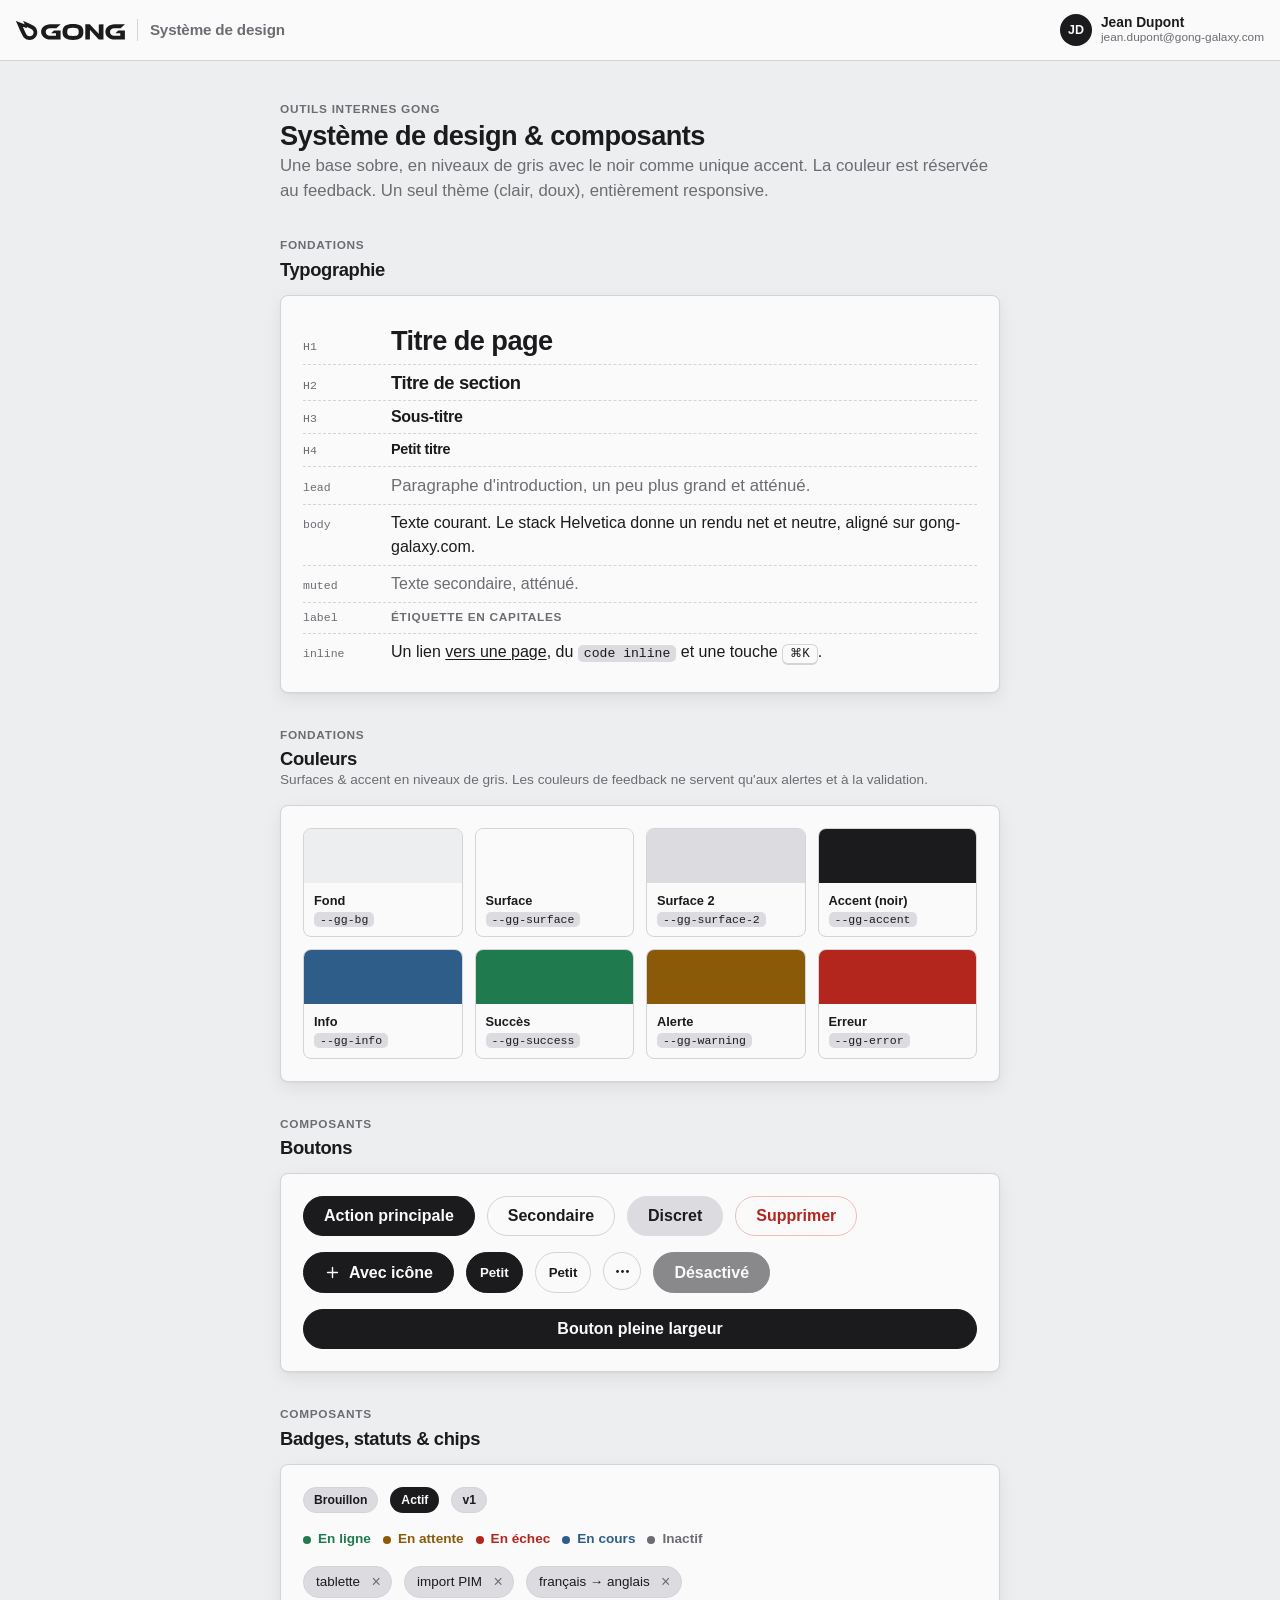
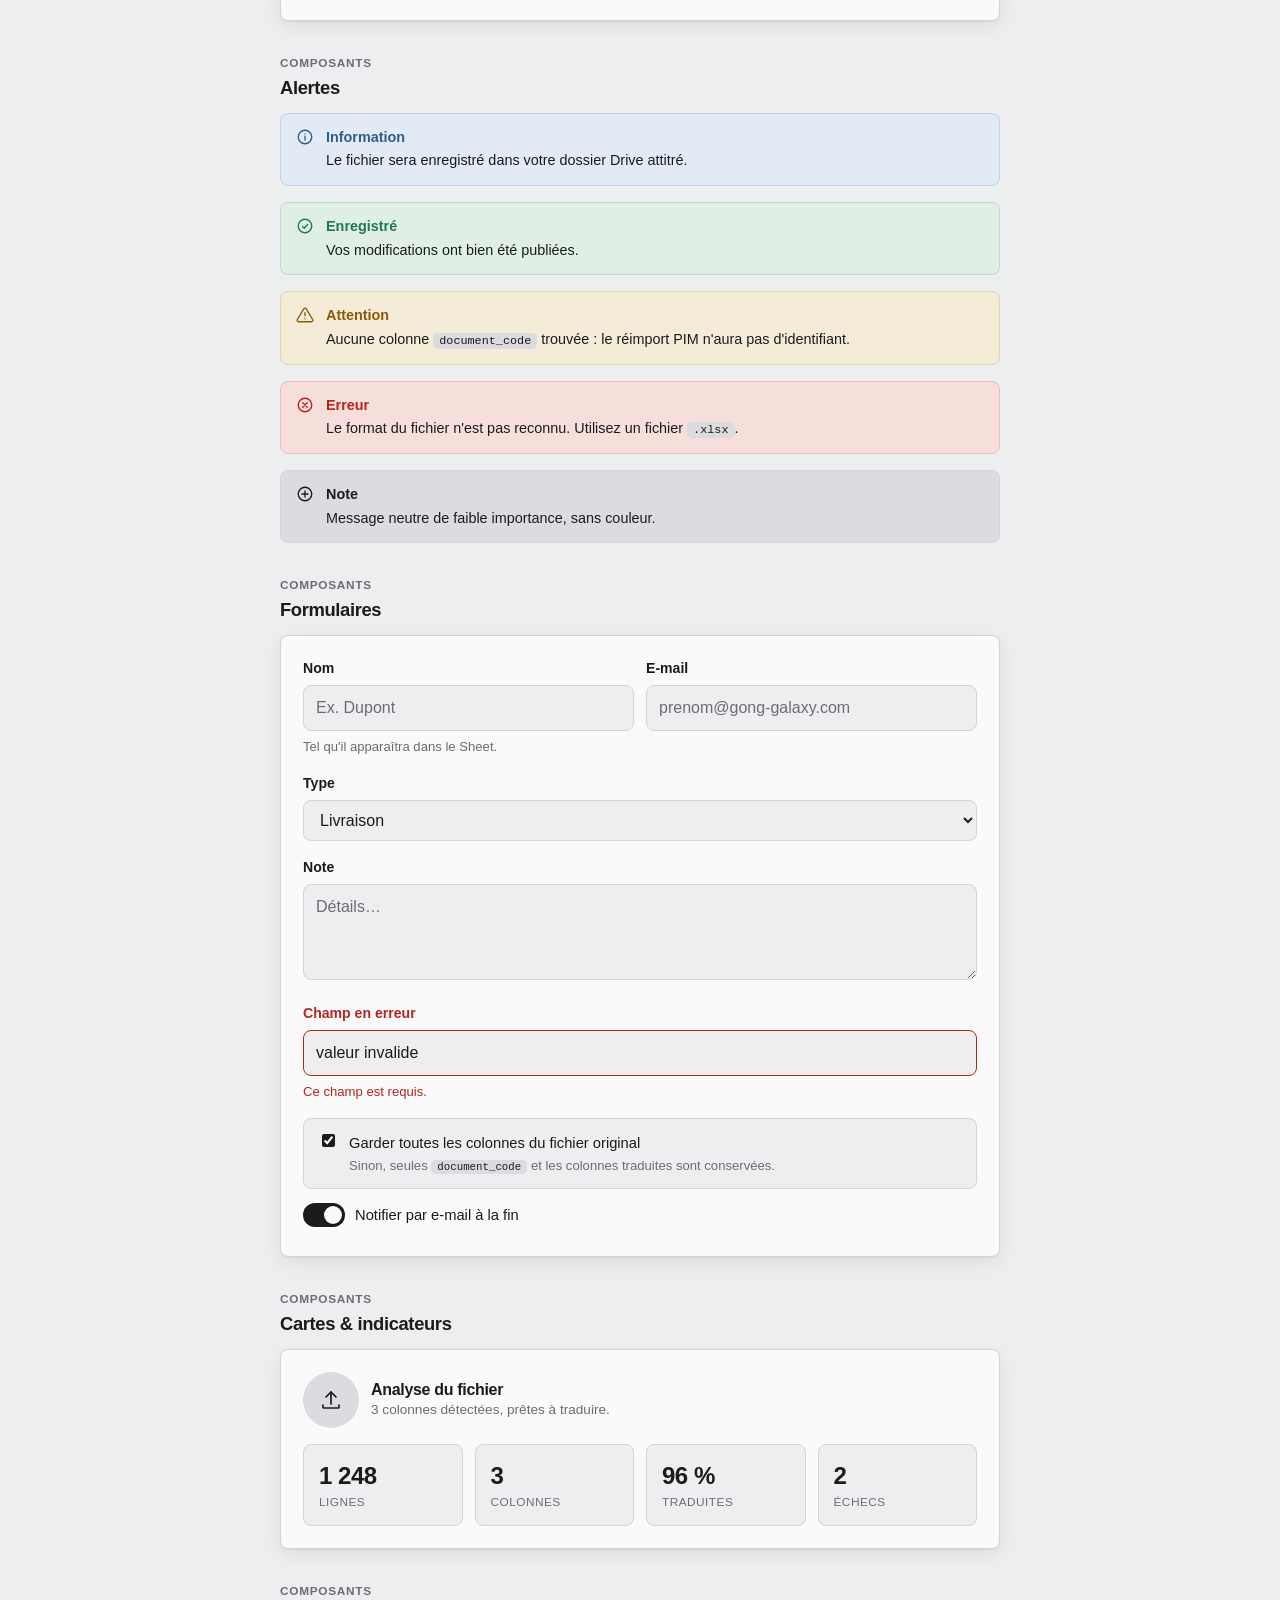
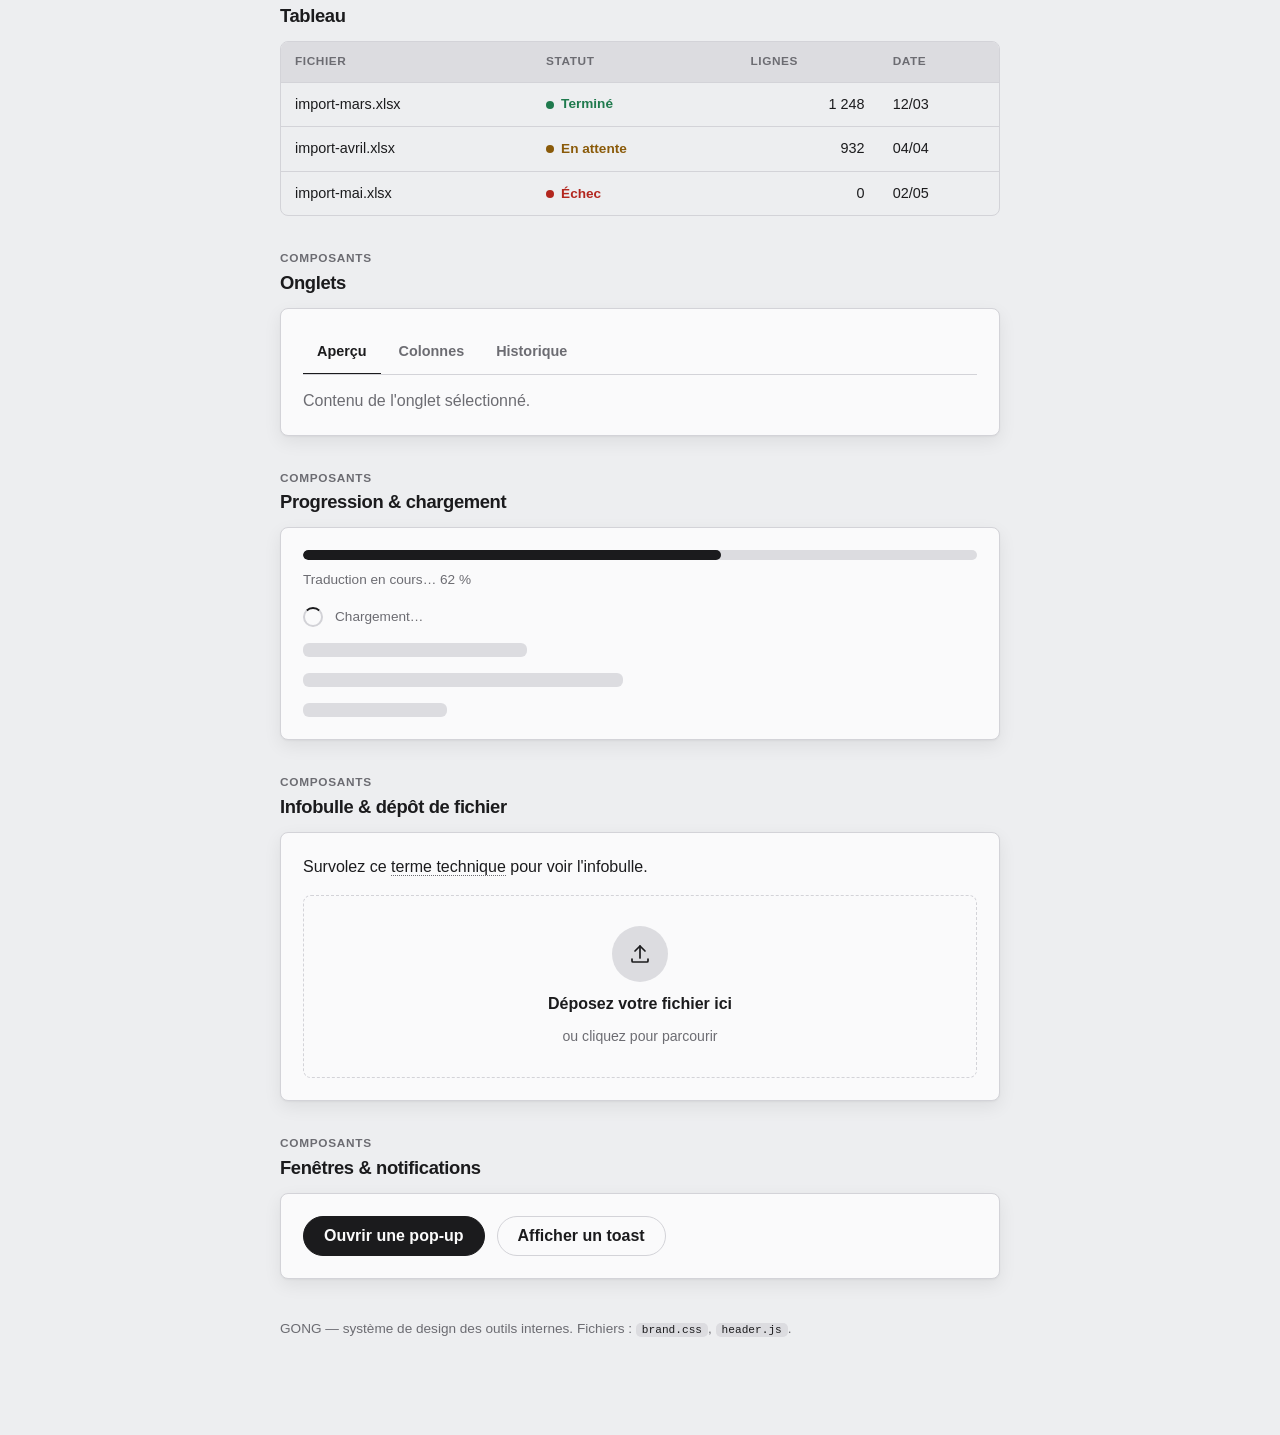
==== design-system/showcase.html @ 961bd184 "feat(design): charte graphique GONG (design-system/) + intégration au guide - design-system/ : brand" ====
<!DOCTYPE html>
<html lang="fr">
<head>
  <meta charset="UTF-8" />
  <meta name="viewport" content="width=device-width, initial-scale=1.0" />
  <title>Système de design — GONG</title>
  <link rel="icon" type="image/png" href="favicon.png" />
  <link rel="stylesheet" href="brand.css" />
  <script src="header.js" defer></script>
  <style>
    /* Page-only helpers for the showcase itself (not part of the system). */
    .container { max-width: 760px; }
    section.block { margin-top: 34px; }
    section.block > .sec-head { margin-bottom: 14px; }
    section.block > .sec-head .eyebrow { display: block; margin-bottom: 3px; }
    .swatches { display: grid; grid-template-columns: repeat(auto-fill, minmax(150px, 1fr)); gap: 12px; }
    .swatch { border: 1px solid var(--gg-border); border-radius: var(--gg-radius-sm); overflow: hidden; }
    .swatch .chip-color { height: 54px; }
    .swatch .meta { padding: 8px 10px; font-size: 0.76rem; }
    .swatch .meta b { display: block; font-size: 0.8rem; }
    .swatch .meta code { font-size: 0.72rem; }
    .demo-grid { display: grid; grid-template-columns: 1fr 1fr; gap: 12px; }
    @media (max-width: 560px) { .demo-grid { grid-template-columns: 1fr; } }
    .type-row { display: flex; align-items: baseline; gap: 14px; padding: 6px 0; border-bottom: 1px dashed var(--gg-border); }
    .type-row .tag { flex: none; width: 74px; color: var(--gg-text-muted); font-size: 0.72rem; font-family: var(--gg-mono); }
  </style>
</head>
<body>
  <app-header app-name="Système de design"
              home-href="#"
              user-name="Jean Dupont"
              user-email="jean.dupont@gong-galaxy.com"></app-header>

  <main class="container">
    <header>
      <p class="eyebrow">Outils internes GONG</p>
      <h1>Système de design &amp; composants</h1>
      <p class="lead">Une base sobre, en niveaux de gris avec le noir comme unique accent.
        La couleur est réservée au feedback. Un seul thème (clair, doux), entièrement responsive.</p>
    </header>

    <!-- TYPOGRAPHIE -->
    <section class="block">
      <div class="sec-head"><span class="eyebrow">Fondations</span><h2>Typographie</h2></div>
      <div class="card">
        <div class="type-row"><span class="tag">H1</span><h1>Titre de page</h1></div>
        <div class="type-row"><span class="tag">H2</span><h2>Titre de section</h2></div>
        <div class="type-row"><span class="tag">H3</span><h3>Sous-titre</h3></div>
        <div class="type-row"><span class="tag">H4</span><h4>Petit titre</h4></div>
        <div class="type-row"><span class="tag">lead</span><p class="lead">Paragraphe d'introduction, un peu plus grand et atténué.</p></div>
        <div class="type-row"><span class="tag">body</span><p>Texte courant. Le stack Helvetica donne un rendu net et neutre, aligné sur gong-galaxy.com.</p></div>
        <div class="type-row"><span class="tag">muted</span><p class="muted">Texte secondaire, atténué.</p></div>
        <div class="type-row"><span class="tag">label</span><span class="eyebrow">Étiquette en capitales</span></div>
        <div class="type-row" style="border-bottom:none;"><span class="tag">inline</span>
          <p>Un lien <a href="#">vers une page</a>, du <code>code inline</code> et une touche <kbd>⌘K</kbd>.</p></div>
      </div>
    </section>

    <!-- COULEURS -->
    <section class="block">
      <div class="sec-head"><span class="eyebrow">Fondations</span><h2>Couleurs</h2>
        <p class="muted small">Surfaces &amp; accent en niveaux de gris. Les couleurs de feedback ne servent qu'aux alertes et à la validation.</p></div>
      <div class="card">
        <div class="swatches">
          <div class="swatch"><div class="chip-color" style="background:var(--gg-bg)"></div><div class="meta"><b>Fond</b><code>--gg-bg</code></div></div>
          <div class="swatch"><div class="chip-color" style="background:var(--gg-surface)"></div><div class="meta"><b>Surface</b><code>--gg-surface</code></div></div>
          <div class="swatch"><div class="chip-color" style="background:var(--gg-surface-2)"></div><div class="meta"><b>Surface 2</b><code>--gg-surface-2</code></div></div>
          <div class="swatch"><div class="chip-color" style="background:var(--gg-accent)"></div><div class="meta"><b>Accent (noir)</b><code>--gg-accent</code></div></div>
          <div class="swatch"><div class="chip-color" style="background:var(--gg-info)"></div><div class="meta"><b>Info</b><code>--gg-info</code></div></div>
          <div class="swatch"><div class="chip-color" style="background:var(--gg-success)"></div><div class="meta"><b>Succès</b><code>--gg-success</code></div></div>
          <div class="swatch"><div class="chip-color" style="background:var(--gg-warning)"></div><div class="meta"><b>Alerte</b><code>--gg-warning</code></div></div>
          <div class="swatch"><div class="chip-color" style="background:var(--gg-error)"></div><div class="meta"><b>Erreur</b><code>--gg-error</code></div></div>
        </div>
      </div>
    </section>

    <!-- BOUTONS -->
    <section class="block">
      <div class="sec-head"><span class="eyebrow">Composants</span><h2>Boutons</h2></div>
      <div class="card stack">
        <div class="row">
          <button class="btn primary">Action principale</button>
          <button class="btn ghost">Secondaire</button>
          <button class="btn subtle">Discret</button>
          <button class="btn danger">Supprimer</button>
        </div>
        <div class="row">
          <button class="btn primary">
            <svg viewBox="0 0 24 24" fill="none" stroke="currentColor" stroke-width="2" stroke-linecap="round" aria-hidden="true"><path d="M12 5v14M5 12h14"/></svg>
            Avec icône
          </button>
          <button class="btn primary small">Petit</button>
          <button class="btn ghost small">Petit</button>
          <button class="btn icon" aria-label="Options">
            <svg viewBox="0 0 24 24" fill="currentColor" aria-hidden="true"><circle cx="5" cy="12" r="2"/><circle cx="12" cy="12" r="2"/><circle cx="19" cy="12" r="2"/></svg>
          </button>
          <button class="btn primary" disabled>Désactivé</button>
        </div>
        <button class="btn primary block">Bouton pleine largeur</button>
      </div>
    </section>

    <!-- BADGES / STATUTS / CHIPS -->
    <section class="block">
      <div class="sec-head"><span class="eyebrow">Composants</span><h2>Badges, statuts &amp; chips</h2></div>
      <div class="card stack">
        <div class="cluster">
          <span class="badge">Brouillon</span>
          <span class="badge solid">Actif</span>
          <span class="badge">v1</span>
        </div>
        <div class="cluster">
          <span class="status ok">En ligne</span>
          <span class="status warn">En attente</span>
          <span class="status err">En échec</span>
          <span class="status info">En cours</span>
          <span class="status idle">Inactif</span>
        </div>
        <div class="cluster" id="chips">
          <span class="chip">tablette <button aria-label="Retirer">&times;</button></span>
          <span class="chip">import PIM <button aria-label="Retirer">&times;</button></span>
          <span class="chip">français → anglais <button aria-label="Retirer">&times;</button></span>
        </div>
      </div>
    </section>

    <!-- ALERTES -->
    <section class="block">
      <div class="sec-head"><span class="eyebrow">Composants</span><h2>Alertes</h2></div>
      <div class="stack">
        <div class="alert info">
          <span class="alert-icon"><svg viewBox="0 0 24 24" fill="none" stroke="currentColor" stroke-width="1.8" stroke-linecap="round" stroke-linejoin="round" aria-hidden="true"><circle cx="12" cy="12" r="9"/><path d="M12 11v5M12 8h.01"/></svg></span>
          <div><p class="alert-title">Information</p><p class="alert-body">Le fichier sera enregistré dans votre dossier Drive attitré.</p></div>
        </div>
        <div class="alert success">
          <span class="alert-icon"><svg viewBox="0 0 24 24" fill="none" stroke="currentColor" stroke-width="1.8" stroke-linecap="round" stroke-linejoin="round" aria-hidden="true"><circle cx="12" cy="12" r="9"/><path d="m8.5 12.5 2.5 2.5 4.5-5"/></svg></span>
          <div><p class="alert-title">Enregistré</p><p class="alert-body">Vos modifications ont bien été publiées.</p></div>
        </div>
        <div class="alert warning">
          <span class="alert-icon"><svg viewBox="0 0 24 24" fill="none" stroke="currentColor" stroke-width="1.8" stroke-linecap="round" stroke-linejoin="round" aria-hidden="true"><path d="M10.3 3.9 1.8 18a2 2 0 0 0 1.7 3h17a2 2 0 0 0 1.7-3L13.7 3.9a2 2 0 0 0-3.4 0Z"/><path d="M12 9v4M12 17h.01"/></svg></span>
          <div><p class="alert-title">Attention</p><p class="alert-body">Aucune colonne <code>document_code</code> trouvée : le réimport PIM n'aura pas d'identifiant.</p></div>
        </div>
        <div class="alert error">
          <span class="alert-icon"><svg viewBox="0 0 24 24" fill="none" stroke="currentColor" stroke-width="1.8" stroke-linecap="round" stroke-linejoin="round" aria-hidden="true"><circle cx="12" cy="12" r="9"/><path d="m15 9-6 6M9 9l6 6"/></svg></span>
          <div><p class="alert-title">Erreur</p><p class="alert-body">Le format du fichier n'est pas reconnu. Utilisez un fichier <code>.xlsx</code>.</p></div>
        </div>
        <div class="alert neutral">
          <span class="alert-icon"><svg viewBox="0 0 24 24" fill="none" stroke="currentColor" stroke-width="1.8" stroke-linecap="round" stroke-linejoin="round" aria-hidden="true"><circle cx="12" cy="12" r="9"/><path d="M12 8v8M8 12h8"/></svg></span>
          <div><p class="alert-title">Note</p><p class="alert-body">Message neutre de faible importance, sans couleur.</p></div>
        </div>
      </div>
    </section>

    <!-- FORMULAIRES -->
    <section class="block">
      <div class="sec-head"><span class="eyebrow">Composants</span><h2>Formulaires</h2></div>
      <div class="card">
        <div class="demo-grid">
          <div class="field">
            <label for="f-name">Nom</label>
            <input id="f-name" type="text" placeholder="Ex. Dupont" />
            <span class="help">Tel qu'il apparaîtra dans le Sheet.</span>
          </div>
          <div class="field">
            <label for="f-email">E-mail</label>
            <input id="f-email" type="email" placeholder="prenom@gong-galaxy.com" />
          </div>
        </div>
        <div class="field">
          <label for="f-type">Type</label>
          <select id="f-type"><option>Livraison</option><option>Retour</option><option>Inventaire</option></select>
        </div>
        <div class="field">
          <label for="f-note">Note</label>
          <textarea id="f-note" placeholder="Détails…"></textarea>
        </div>
        <div class="field invalid">
          <label for="f-bad">Champ en erreur</label>
          <input id="f-bad" type="text" value="valeur invalide" />
          <span class="help">Ce champ est requis.</span>
        </div>
        <label class="check" style="margin-bottom:14px;">
          <input type="checkbox" checked />
          <span>Garder toutes les colonnes du fichier original
            <small>Sinon, seules <code>document_code</code> et les colonnes traduites sont conservées.</small></span>
        </label>
        <label class="switch">
          <input type="checkbox" checked />
          <span class="track"></span>
          <span>Notifier par e-mail à la fin</span>
        </label>
      </div>
    </section>

    <!-- CARTES & STATS -->
    <section class="block">
      <div class="sec-head"><span class="eyebrow">Composants</span><h2>Cartes &amp; indicateurs</h2></div>
      <div class="card">
        <div class="cluster" style="margin-bottom:16px;">
          <span class="icon-badge"><svg viewBox="0 0 24 24" fill="none" stroke="currentColor" stroke-width="1.7" stroke-linecap="round" stroke-linejoin="round" aria-hidden="true"><path d="M12 16V4"/><path d="m7 9 5-5 5 5"/><path d="M4 17v2a1 1 0 0 0 1 1h14a1 1 0 0 0 1-1v-2"/></svg></span>
          <div><h3 style="margin:0">Analyse du fichier</h3><p class="muted small">3 colonnes détectées, prêtes à traduire.</p></div>
        </div>
        <div class="stats">
          <div class="stat"><div class="stat-value">1 248</div><div class="stat-label">Lignes</div></div>
          <div class="stat"><div class="stat-value">3</div><div class="stat-label">Colonnes</div></div>
          <div class="stat"><div class="stat-value">96 %</div><div class="stat-label">Traduites</div></div>
          <div class="stat"><div class="stat-value">2</div><div class="stat-label">Échecs</div></div>
        </div>
      </div>
    </section>

    <!-- TABLEAU -->
    <section class="block">
      <div class="sec-head"><span class="eyebrow">Composants</span><h2>Tableau</h2></div>
      <div class="table-wrap">
        <table class="data">
          <thead><tr><th>Fichier</th><th>Statut</th><th>Lignes</th><th>Date</th></tr></thead>
          <tbody>
            <tr><td>import-mars.xlsx</td><td><span class="status ok">Terminé</span></td><td class="num">1 248</td><td>12/03</td></tr>
            <tr><td>import-avril.xlsx</td><td><span class="status warn">En attente</span></td><td class="num">932</td><td>04/04</td></tr>
            <tr><td>import-mai.xlsx</td><td><span class="status err">Échec</span></td><td class="num">0</td><td>02/05</td></tr>
          </tbody>
        </table>
      </div>
    </section>

    <!-- ONGLETS -->
    <section class="block">
      <div class="sec-head"><span class="eyebrow">Composants</span><h2>Onglets</h2></div>
      <div class="card">
        <div class="tabs" id="tabs" role="tablist">
          <button class="tab" role="tab" aria-selected="true">Aperçu</button>
          <button class="tab" role="tab" aria-selected="false">Colonnes</button>
          <button class="tab" role="tab" aria-selected="false">Historique</button>
        </div>
        <p class="muted" style="margin-top:14px;">Contenu de l'onglet sélectionné.</p>
      </div>
    </section>

    <!-- PROGRESSION & CHARGEMENT -->
    <section class="block">
      <div class="sec-head"><span class="eyebrow">Composants</span><h2>Progression &amp; chargement</h2></div>
      <div class="card stack">
        <div>
          <div class="progress"><div class="progress-bar" style="width:62%"></div></div>
          <p class="muted small" style="margin-top:10px;">Traduction en cours… 62 %</p>
        </div>
        <div class="cluster"><span class="spinner"></span><span class="muted small">Chargement…</span></div>
        <div class="stack" style="max-width:320px;">
          <div class="skeleton" style="height:14px; width:70%"></div>
          <div class="skeleton" style="height:14px; width:100%"></div>
          <div class="skeleton" style="height:14px; width:45%"></div>
        </div>
      </div>
    </section>

    <!-- INFOBULLE + DROPZONE -->
    <section class="block">
      <div class="sec-head"><span class="eyebrow">Composants</span><h2>Infobulle &amp; dépôt de fichier</h2></div>
      <div class="card stack">
        <p>Survolez ce <span class="tip" tabindex="0" data-tip="Réservé au domaine @gong-galaxy.com">terme technique</span> pour voir l'infobulle.</p>
        <label class="dropzone" id="dropzone">
          <input type="file" hidden />
          <div class="dropzone-inner">
            <span class="icon-badge"><svg viewBox="0 0 24 24" fill="none" stroke="currentColor" stroke-width="1.7" stroke-linecap="round" stroke-linejoin="round" aria-hidden="true"><path d="M12 16V4"/><path d="m7 9 5-5 5 5"/><path d="M4 17v2a1 1 0 0 0 1 1h14a1 1 0 0 0 1-1v-2"/></svg></span>
            <span class="dropzone-title">Déposez votre fichier ici</span>
            <span class="dropzone-hint">ou cliquez pour parcourir</span>
          </div>
        </label>
      </div>
    </section>

    <!-- OVERLAYS -->
    <section class="block">
      <div class="sec-head"><span class="eyebrow">Composants</span><h2>Fenêtres &amp; notifications</h2></div>
      <div class="card">
        <div class="row">
          <button class="btn primary" id="open-modal">Ouvrir une pop-up</button>
          <button class="btn ghost" id="show-toast">Afficher un toast</button>
        </div>
      </div>
    </section>

    <footer style="margin-top:40px;">
      <p class="muted small">GONG — système de design des outils internes. Fichiers : <code>brand.css</code>, <code>header.js</code>.</p>
    </footer>
  </main>

  <!-- Modal -->
  <div class="modal-overlay" id="demo-modal" hidden>
    <div class="modal" role="dialog" aria-modal="true" aria-labelledby="demo-modal-title">
      <header class="modal-head">
        <h2 id="demo-modal-title">Confirmer la publication</h2>
        <button class="modal-close" id="demo-modal-close" type="button" aria-label="Fermer">&times;</button>
      </header>
      <div class="modal-body">
        <p>Cette action publie la nouvelle version sur l'URL <code>/exec</code>. Elle sera visible par tout le domaine.</p>
      </div>
      <div class="modal-foot">
        <button class="btn ghost" id="demo-modal-cancel">Annuler</button>
        <button class="btn primary">Publier</button>
      </div>
    </div>
  </div>

  <!-- Toasts -->
  <div class="toast-region" id="toast-region" aria-live="polite"></div>

  <script>
    // Tabs
    var tabs = document.getElementById('tabs');
    tabs.addEventListener('click', function (e) {
      var t = e.target.closest('.tab');
      if (!t) return;
      tabs.querySelectorAll('.tab').forEach(function (x) { x.setAttribute('aria-selected', 'false'); });
      t.setAttribute('aria-selected', 'true');
    });

    // Removable chips
    document.getElementById('chips').addEventListener('click', function (e) {
      var b = e.target.closest('button');
      if (b) b.closest('.chip').remove();
    });

    // Dropzone visual
    var dz = document.getElementById('dropzone');
    ['dragover', 'dragenter'].forEach(function (ev) {
      dz.addEventListener(ev, function (e) { e.preventDefault(); dz.classList.add('dragover'); });
    });
    ['dragleave', 'drop'].forEach(function (ev) {
      dz.addEventListener(ev, function (e) { e.preventDefault(); dz.classList.remove('dragover'); });
    });

    // Modal
    var modal = document.getElementById('demo-modal');
    function closeModal() { modal.hidden = true; }
    document.getElementById('open-modal').addEventListener('click', function () { modal.hidden = false; });
    document.getElementById('demo-modal-close').addEventListener('click', closeModal);
    document.getElementById('demo-modal-cancel').addEventListener('click', closeModal);
    modal.addEventListener('click', function (e) { if (e.target === modal) closeModal(); });
    document.addEventListener('keydown', function (e) { if (e.key === 'Escape') closeModal(); });

    // Toast
    var region = document.getElementById('toast-region');
    document.getElementById('show-toast').addEventListener('click', function () {
      var t = document.createElement('div');
      t.className = 'toast';
      t.innerHTML = '<svg viewBox="0 0 24 24" width="17" height="17" fill="none" stroke="currentColor" stroke-width="2" stroke-linecap="round" stroke-linejoin="round" aria-hidden="true"><path d="m5 12 5 5L20 7"/></svg> Fichier enregistré';
      region.appendChild(t);
      requestAnimationFrame(function () { t.classList.add('show'); });
      setTimeout(function () { t.classList.remove('show'); setTimeout(function () { t.remove(); }, 250); }, 2600);
    });
  </script>
</body>
</html>
---- design-system/brand.css ----
/* ============================================================================
   GONG internal tools — shared design system (brand.css)
   ---------------------------------------------------------------------------
   Drop into any app:
     <link rel="stylesheet" href="brand.css" />
     <script src="header.js" defer></script>   (shared header)

   ONE theme for now: a soft, low-glare light grey (easier on the eyes than pure
   white). A dark theme can be added later by re-introducing a token block — the
   whole system reads from the --gg-* variables, so nothing else would change.

   Design stance: sober and utilitarian. Greyscale surfaces with NEAR-BLACK as
   the only structural accent (primary buttons, active states). No brand colour
   in the chrome. COLOUR IS RESERVED FOR FEEDBACK ONLY (alerts / validation).
   Everything is responsive — apps run on desktop, tablet and phone.
   ============================================================================ */

:root {
  color-scheme: light;

  /* Surfaces — the page is a light grey, cards/header are near-white on top of it */
  --gg-bg: #edeef0;
  --gg-surface: #fafafb;
  --gg-surface-2: #dcdce0;   /* inset blocks, code, icon badges */
  --gg-surface-3: #d2d2d7;

  /* Lines */
  --gg-border: #d3d3d8;
  --gg-border-strong: #1b1b1d;   /* active / selected / focus */

  /* Text */
  --gg-text: #1b1b1d;
  --gg-text-muted: #6c6c72;

  /* Accent (near-black) — primary buttons, progress, active states */
  --gg-accent: #1b1b1d;
  --gg-accent-hover: #363640;   /* charcoal: the black button visibly lightens on hover */
  --gg-on-accent: #fafafa;

  /* Feedback — the ONLY colour in the system. Muted on purpose. */
  --gg-error: #b3261e;   --gg-error-soft: #f6dedb;   --gg-error-border: #eabfba;
  --gg-success: #1f7a4d; --gg-success-soft: #e0efe6; --gg-success-border: #bcdcc8;
  --gg-warning: #8a5a09; --gg-warning-soft: #f5ecd8; --gg-warning-border: #e4d4ab;
  --gg-info: #2f5d8a;    --gg-info-soft: #e2ebf5;    --gg-info-border: #bcd2e8;

  /* Focus ring (static, so it works on older tablet browsers) */
  --gg-ring: rgba(27, 27, 29, 0.16);

  /* Shape */
  --gg-radius: 8px;
  --gg-radius-sm: 8px;
  --gg-radius-pill: 50px;
  --gg-shadow: 0 1px 2px rgba(0, 0, 0, 0.04), 0 6px 18px rgba(0, 0, 0, 0.07);
  --gg-shadow-hover: 0 4px 14px rgba(0, 0, 0, 0.1);

  /* Type — Helvetica-first stack to echo gong-galaxy.com */
  --gg-font: "Helvetica Neue", Helvetica, Arial, "Segoe UI", Roboto, system-ui, sans-serif;
  --gg-mono: ui-monospace, SFMono-Regular, Menlo, Consolas, monospace;

  /* Layout */
  --gg-header-height: 60px;
}

/* ---- Reset & base -------------------------------------------------------- */
*, *::before, *::after { box-sizing: border-box; }
html, body { margin: 0; }

body {
  background: var(--gg-bg);
  color: var(--gg-text);
  font-family: var(--gg-font);
  line-height: 1.5;
  -webkit-font-smoothing: antialiased;
  text-rendering: optimizeLegibility;
}

:focus-visible { outline: 2px solid var(--gg-border-strong); outline-offset: 2px; border-radius: 4px; }

img { max-width: 100%; height: auto; }

/* ---- Typography scale ---------------------------------------------------- */
h1, h2, h3, h4 { margin: 0; letter-spacing: -0.02em; text-wrap: balance; line-height: 1.25; }
h1 { font-size: 1.7rem; font-weight: 700; }
h2 { font-size: 1.15rem; font-weight: 600; }
h3 { font-size: 1rem; font-weight: 600; }
h4 { font-size: 0.9rem; font-weight: 600; }
p  { margin: 0; }

.lead   { font-size: 1.05rem; color: var(--gg-text-muted); }
.muted  { color: var(--gg-text-muted); }
small, .small { font-size: 0.85rem; color: var(--gg-text-muted); }

/* Uppercase eyebrow / field label */
.eyebrow, .label {
  font-size: 0.74rem; font-weight: 600;
  text-transform: uppercase; letter-spacing: 0.06em;
  color: var(--gg-text-muted);
}

a { color: var(--gg-text); text-underline-offset: 2px; text-decoration-color: var(--gg-border-strong); }
a:hover { text-decoration-thickness: 2px; }

hr { border: none; border-top: 1px solid var(--gg-border); margin: 20px 0; }

/* Inline code, code block, keyboard key */
code {
  background: var(--gg-surface-2); color: var(--gg-text);
  padding: 1px 6px; border-radius: 5px;
  font-family: var(--gg-mono); font-size: 0.82em;
}
pre {
  margin: 0; padding: 14px 16px;
  background: var(--gg-surface-2); border: 1px solid var(--gg-border);
  border-radius: var(--gg-radius-sm); overflow-x: auto;
  font-family: var(--gg-mono); font-size: 0.82rem; line-height: 1.6;
}
pre code { background: none; padding: 0; font-size: inherit; }
kbd {
  font-family: var(--gg-mono); font-size: 0.78rem; padding: 2px 7px;
  border: 1px solid var(--gg-border); border-bottom-width: 2px; border-radius: 6px;
  background: var(--gg-surface); color: var(--gg-text);
}

/* ---- Layout helpers ------------------------------------------------------ */
.container { max-width: 720px; margin: 0 auto; padding: 40px 20px 96px; }
.stack  > * + * { margin-top: 16px; }
.cluster { display: flex; flex-wrap: wrap; gap: 12px; align-items: center; }
.row { display: flex; gap: 12px; flex-wrap: wrap; }

/* ---- Card ---------------------------------------------------------------- */
.card {
  background: var(--gg-surface); border: 1px solid var(--gg-border);
  border-radius: var(--gg-radius); box-shadow: var(--gg-shadow); padding: 22px;
}
.card > h2, .card > h3 { margin-bottom: 12px; }

/* ---- Buttons ------------------------------------------------------------- */
.btn {
  font: inherit; font-weight: 600; line-height: 1;
  display: inline-flex; align-items: center; justify-content: center; gap: 8px;
  padding: 11px 20px; border-radius: var(--gg-radius-pill);
  border: 1px solid transparent; cursor: pointer; white-space: nowrap;
  transition: background-color 0.15s ease, border-color 0.15s ease,
    color 0.15s ease, transform 0.11s ease, box-shadow 0.11s ease, opacity 0.15s ease;
}
.btn svg { width: 17px; height: 17px; }
/* Hover = COLOUR INVERSION: fill and text swap, and the border keeps the button's
   pre-hover background colour, so the original colour survives as an outline. */
.btn.primary { background: var(--gg-accent); color: var(--gg-on-accent); border-color: var(--gg-accent); }
.btn.primary:hover:not(:disabled) { background: var(--gg-on-accent); color: var(--gg-accent); border-color: var(--gg-accent); }

.btn.ghost { background: transparent; color: var(--gg-text); border-color: var(--gg-border); }
.btn.ghost:hover:not(:disabled) { background: var(--gg-text); color: var(--gg-bg); border-color: var(--gg-border); }

.btn.subtle { background: var(--gg-surface-2); color: var(--gg-text); border-color: var(--gg-surface-2); }
.btn.subtle:hover:not(:disabled) { background: var(--gg-text); color: var(--gg-surface-2); border-color: var(--gg-surface-2); }

.btn.danger { background: transparent; color: var(--gg-error); border-color: var(--gg-error-border); }
.btn.danger:hover:not(:disabled) { background: var(--gg-error); color: var(--gg-on-accent); border-color: var(--gg-error-border); }

.btn.small { padding: 7px 13px; font-size: 0.83rem; }
.btn.block { display: flex; width: 100%; }
.btn.icon { padding: 0; width: 38px; height: 38px; border-radius: 50%; background: transparent; color: var(--gg-text); border-color: var(--gg-border); }
.btn.icon:hover:not(:disabled) { background: var(--gg-text); color: var(--gg-bg); border-color: var(--gg-border); }

/* Gentle press on click, for every button. */
.btn:active:not(:disabled) { transform: scale(0.98); }
.btn:disabled { opacity: 0.5; cursor: not-allowed; }

/* ---- Badges, chips, status pills ----------------------------------------- */
.badge {
  display: inline-flex; align-items: center; gap: 6px;
  font-size: 0.76rem; font-weight: 600; padding: 3px 10px;
  border-radius: var(--gg-radius-pill);
  background: var(--gg-surface-2); color: var(--gg-text); border: 1px solid var(--gg-border);
}
.badge.solid { background: var(--gg-accent); color: var(--gg-on-accent); border-color: transparent; }

/* Status dot + label. Colour = feedback tokens (the only colour we allow). */
.status { display: inline-flex; align-items: center; gap: 7px; font-size: 0.85rem; font-weight: 600; }
.status::before { content: ""; width: 8px; height: 8px; border-radius: 50%; background: currentColor; }
.status.ok { color: var(--gg-success); }
.status.warn { color: var(--gg-warning); }
.status.err { color: var(--gg-error); }
.status.info { color: var(--gg-info); }
.status.idle { color: var(--gg-text-muted); }

/* Removable chip */
.chip {
  display: inline-flex; align-items: center; gap: 7px;
  font-size: 0.84rem; padding: 5px 6px 5px 12px; border-radius: var(--gg-radius-pill);
  background: var(--gg-surface-2); border: 1px solid var(--gg-border);
}
.chip button {
  border: none; background: none; cursor: pointer; color: var(--gg-text-muted);
  width: 18px; height: 18px; border-radius: 50%; line-height: 1; font-size: 1rem;
  display: inline-flex; align-items: center; justify-content: center;
}
.chip button:hover { background: var(--gg-surface-3); color: var(--gg-text); }

/* ---- Alerts / banners ---------------------------------------------------- */
.alert {
  display: flex; gap: 12px; align-items: flex-start;
  padding: 13px 15px; border-radius: var(--gg-radius-sm);
  border: 1px solid var(--gg-border); background: var(--gg-surface-2);
  color: var(--gg-text); font-size: 0.9rem;
}
.alert .alert-icon { flex: none; margin-top: 1px; }
.alert .alert-icon svg { width: 18px; height: 18px; display: block; }
.alert-title { font-weight: 600; margin: 0 0 2px; }
.alert-body { margin: 0; }
.alert.info    { background: var(--gg-info-soft);    border-color: var(--gg-info-border);    color: var(--gg-info); }
.alert.success { background: var(--gg-success-soft); border-color: var(--gg-success-border); color: var(--gg-success); }
.alert.warning { background: var(--gg-warning-soft); border-color: var(--gg-warning-border); color: var(--gg-warning); }
.alert.error   { background: var(--gg-error-soft);   border-color: var(--gg-error-border);   color: var(--gg-error); }
.alert.info .alert-body, .alert.success .alert-body,
.alert.warning .alert-body, .alert.error .alert-body { color: var(--gg-text); }

/* ---- Forms --------------------------------------------------------------- */
.field { display: block; margin-bottom: 16px; }
.field > label { display: block; font-weight: 600; font-size: 0.88rem; margin-bottom: 6px; }
.field .help { display: block; margin-top: 6px; font-size: 0.82rem; color: var(--gg-text-muted); }

.input, input[type="text"], input[type="email"], input[type="number"],
input[type="password"], input[type="search"], textarea, select {
  width: 100%; font: inherit; color: var(--gg-text);
  background: var(--gg-bg); border: 1px solid var(--gg-border);
  border-radius: var(--gg-radius-sm); padding: 10px 12px;
  transition: border-color 0.15s ease, box-shadow 0.15s ease;
}
textarea { min-height: 96px; resize: vertical; }
.input:focus, input:focus, textarea:focus, select:focus {
  outline: none; border-color: var(--gg-border-strong); box-shadow: 0 0 0 3px var(--gg-ring);
}
input::placeholder, textarea::placeholder { color: var(--gg-text-muted); }
.field.invalid > label { color: var(--gg-error); }
.field.invalid .input, .field.invalid input, .field.invalid textarea, .field.invalid select { border-color: var(--gg-error); }
.field.invalid .help { color: var(--gg-error); }

/* Checkbox / radio row */
.check {
  display: flex; gap: 11px; align-items: flex-start;
  padding: 13px 14px; background: var(--gg-bg);
  border: 1px solid var(--gg-border); border-radius: var(--gg-radius-sm);
  cursor: pointer; font-size: 0.92rem;
}
.check input { margin-top: 2px; accent-color: var(--gg-accent); }
.check small { display: block; color: var(--gg-text-muted); font-size: 0.82rem; margin-top: 2px; }

/* Switch */
.switch { display: inline-flex; align-items: center; gap: 10px; cursor: pointer; font-size: 0.92rem; }
.switch input { position: absolute; opacity: 0; width: 0; height: 0; }
.switch .track {
  width: 42px; height: 24px; border-radius: 50px; flex: none;
  background: var(--gg-surface-3); border: 1px solid var(--gg-border);
  position: relative; transition: background 0.15s ease;
}
.switch .track::after {
  content: ""; position: absolute; top: 2px; left: 2px;
  width: 18px; height: 18px; border-radius: 50%;
  background: var(--gg-surface); box-shadow: 0 1px 2px rgba(0,0,0,.3); transition: transform 0.16s ease;
}
.switch input:checked + .track { background: var(--gg-accent); border-color: transparent; }
.switch input:checked + .track::after { transform: translateX(18px); background: var(--gg-on-accent); }
.switch input:focus-visible + .track { outline: 2px solid var(--gg-border-strong); outline-offset: 2px; }

/* ---- Table --------------------------------------------------------------- */
.table-wrap { overflow-x: auto; border: 1px solid var(--gg-border); border-radius: var(--gg-radius-sm); }
table.data { width: 100%; border-collapse: collapse; font-size: 0.9rem; }
table.data th, table.data td { text-align: left; padding: 11px 14px; border-bottom: 1px solid var(--gg-border); white-space: nowrap; }
table.data thead th {
  font-size: 0.74rem; text-transform: uppercase; letter-spacing: 0.05em;
  color: var(--gg-text-muted); background: var(--gg-surface-2);
}
table.data tbody tr:last-child td { border-bottom: none; }
table.data tbody tr:hover { background: var(--gg-surface); }
table.data td.num { text-align: right; font-variant-numeric: tabular-nums; }

/* ---- Tabs ---------------------------------------------------------------- */
.tabs { display: flex; gap: 4px; border-bottom: 1px solid var(--gg-border); overflow-x: auto; }
.tab {
  font: inherit; font-weight: 600; font-size: 0.9rem; white-space: nowrap;
  padding: 10px 14px; border: none; background: none; cursor: pointer;
  color: var(--gg-text-muted); border-bottom: 2px solid transparent; margin-bottom: -1px;
}
.tab:hover { color: var(--gg-text); }
.tab[aria-selected="true"] { color: var(--gg-text); border-bottom-color: var(--gg-border-strong); }

/* ---- Tooltip (CSS-only, data-tip) --------------------------------------- */
.tip { position: relative; border-bottom: 1px dotted var(--gg-text-muted); cursor: help; }
.tip::after {
  content: attr(data-tip);
  position: absolute; bottom: calc(100% + 8px); left: 50%; transform: translateX(-50%) translateY(4px);
  background: var(--gg-accent); color: var(--gg-on-accent);
  font-size: 0.78rem; font-weight: 500; white-space: nowrap;
  padding: 6px 10px; border-radius: 7px;
  opacity: 0; pointer-events: none; transition: opacity 0.15s ease, transform 0.15s ease;
}
.tip:hover::after, .tip:focus-visible::after { opacity: 1; transform: translateX(-50%) translateY(0); }

/* ---- Progress, spinner, skeleton ---------------------------------------- */
.progress { height: 10px; background: var(--gg-surface-2); border-radius: var(--gg-radius-pill); overflow: hidden; }
.progress-bar { height: 100%; width: 0; background: var(--gg-accent); border-radius: var(--gg-radius-pill); transition: width 0.25s ease; }
.spinner {
  width: 20px; height: 20px; border-radius: 50%;
  border: 2px solid var(--gg-surface-3); border-top-color: var(--gg-accent);
  animation: gg-spin 0.7s linear infinite;
}
@keyframes gg-spin { to { transform: rotate(360deg); } }
.skeleton {
  background: linear-gradient(90deg, var(--gg-surface-2) 25%, var(--gg-surface-3) 37%, var(--gg-surface-2) 63%);
  background-size: 400% 100%; border-radius: 6px; animation: gg-shimmer 1.4s ease infinite;
}
@keyframes gg-shimmer { 0% { background-position: 100% 0; } 100% { background-position: 0 0; } }
@media (prefers-reduced-motion: reduce) {
  .spinner { animation-duration: 1.6s; }
  .skeleton { animation: none; }
  * { transition-duration: 0.01ms !important; }
}

/* ---- Stat tiles ---------------------------------------------------------- */
.stats { display: flex; flex-wrap: wrap; gap: 12px; }
.stat { flex: 1 1 130px; background: var(--gg-bg); border: 1px solid var(--gg-border); border-radius: var(--gg-radius-sm); padding: 13px 15px; }
.stat-value { font-size: 1.5rem; font-weight: 700; letter-spacing: -0.02em; font-variant-numeric: tabular-nums; }
.stat-label { font-size: 0.74rem; color: var(--gg-text-muted); text-transform: uppercase; letter-spacing: 0.04em; }

/* ---- Icon badge ---------------------------------------------------------- */
.icon-badge { width: 56px; height: 56px; border-radius: 50%; background: var(--gg-surface-2); color: var(--gg-text); display: flex; align-items: center; justify-content: center; flex-shrink: 0; }
.icon-badge svg { width: 24px; height: 24px; }
.icon-badge.sm { width: 40px; height: 40px; }
.icon-badge.sm svg { width: 18px; height: 18px; }

/* ---- Dropzone ------------------------------------------------------------ */
.dropzone {
  display: block; text-align: center; cursor: pointer;
  border: 1.5px dashed var(--gg-border); border-radius: var(--gg-radius); padding: 30px 20px;
  transition: border-color 0.15s ease, background 0.15s ease;
}
.dropzone:hover, .dropzone.dragover { border-color: var(--gg-text); background: var(--gg-bg); }
.dropzone-inner { display: flex; flex-direction: column; gap: 10px; align-items: center; }
.dropzone-title { font-weight: 600; }
.dropzone-hint { color: var(--gg-text-muted); font-size: 0.88rem; }

/* ---- Dropdown menu ------------------------------------------------------- */
.menu { min-width: 190px; padding: 6px; background: var(--gg-surface); border: 1px solid var(--gg-border); border-radius: var(--gg-radius-sm); box-shadow: var(--gg-shadow); }
.menu-item { display: flex; align-items: center; gap: 9px; width: 100%; text-align: left; font: inherit; font-size: 0.88rem; padding: 9px 10px; border: 0; border-radius: 7px; background: transparent; color: var(--gg-text); cursor: pointer; }
.menu-item:hover { background: var(--gg-surface-2); }
.menu-sep { height: 1px; background: var(--gg-border); margin: 5px 0; }

/* ---- Modal / popup ------------------------------------------------------- */
.modal-overlay[hidden] { display: none; }
.modal-overlay {
  position: fixed; inset: 0; z-index: 200;
  display: flex; align-items: center; justify-content: center; padding: 20px;
  background: rgba(10, 10, 12, 0.55);
}
.modal {
  display: flex; flex-direction: column;
  width: min(520px, 100%); max-height: min(85vh, 100%);
  background: var(--gg-surface); border: 1px solid var(--gg-border);
  border-radius: var(--gg-radius); box-shadow: 0 24px 60px rgba(0, 0, 0, 0.4); overflow: hidden;
}
.modal-head { display: flex; align-items: center; justify-content: space-between; gap: 12px; padding: 16px 20px; border-bottom: 1px solid var(--gg-border); }
.modal-head h2 { margin: 0; font-size: 1.05rem; }
.modal-close { flex: none; width: 34px; height: 34px; border: 1px solid var(--gg-border); border-radius: 50%; background: transparent; color: var(--gg-text); font-size: 1.3rem; line-height: 1; cursor: pointer; }
.modal-close:hover { border-color: var(--gg-text); }
.modal-body { padding: 20px; overflow-y: auto; }
.modal-foot { display: flex; justify-content: flex-end; gap: 10px; padding: 14px 20px; border-top: 1px solid var(--gg-border); }

/* ---- Toast --------------------------------------------------------------- */
.toast-region { position: fixed; right: 20px; bottom: 20px; z-index: 300; display: flex; flex-direction: column; gap: 10px; align-items: flex-end; }
.toast {
  display: flex; align-items: center; gap: 10px;
  background: var(--gg-accent); color: var(--gg-on-accent);
  font-size: 0.88rem; font-weight: 500; padding: 11px 15px; border-radius: 10px; box-shadow: var(--gg-shadow-hover);
  opacity: 0; transform: translateY(8px); transition: opacity 0.2s ease, transform 0.2s ease;
}
.toast.show { opacity: 1; transform: translateY(0); }

/* ---- Responsive (tablet / phone) ---------------------------------------- */
@media (max-width: 640px) {
  .container { padding: 24px 16px 72px; }
  h1 { font-size: 1.45rem; }
  .card { padding: 18px; }
  .modal-overlay { padding: 12px; align-items: flex-end; }   /* sheet-style on phones */
  .modal { width: 100%; max-height: 90vh; }
  .modal-body { padding: 16px; }
  .toast-region { left: 12px; right: 12px; bottom: 12px; align-items: stretch; }
}
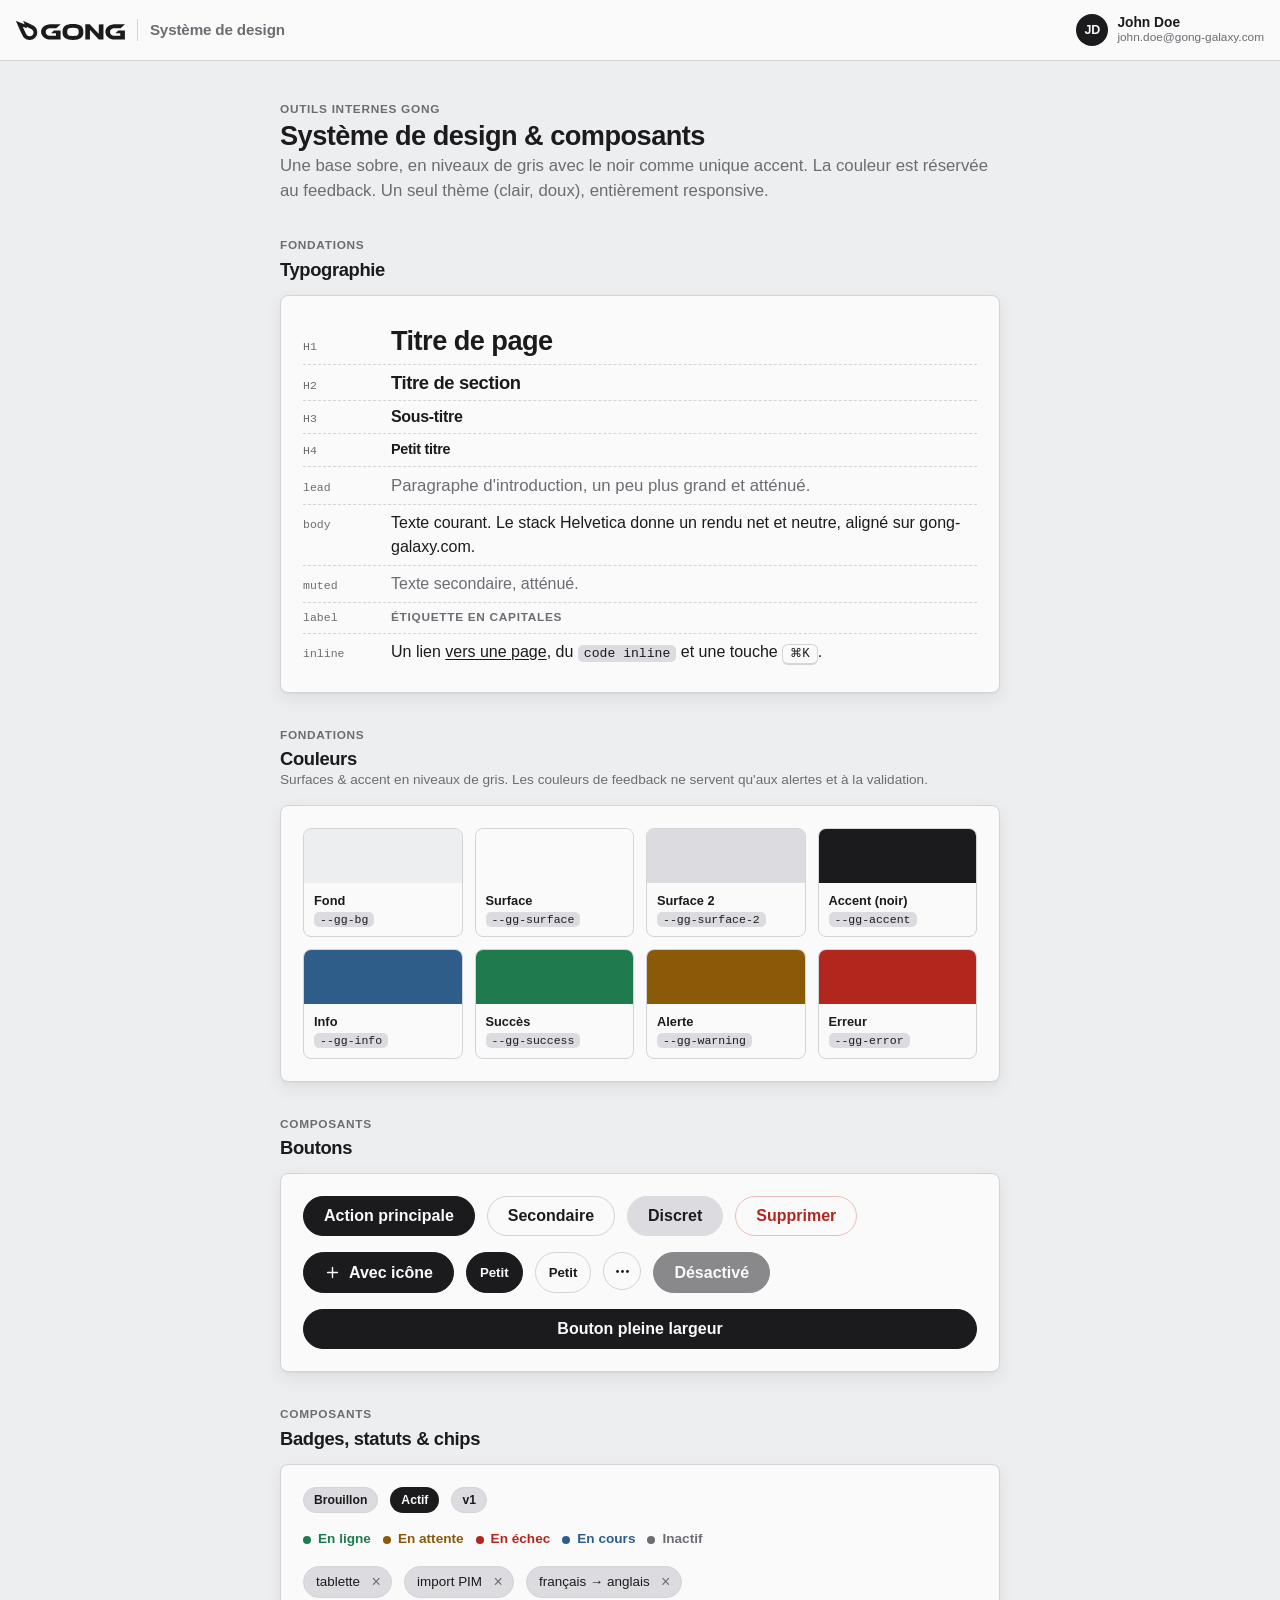
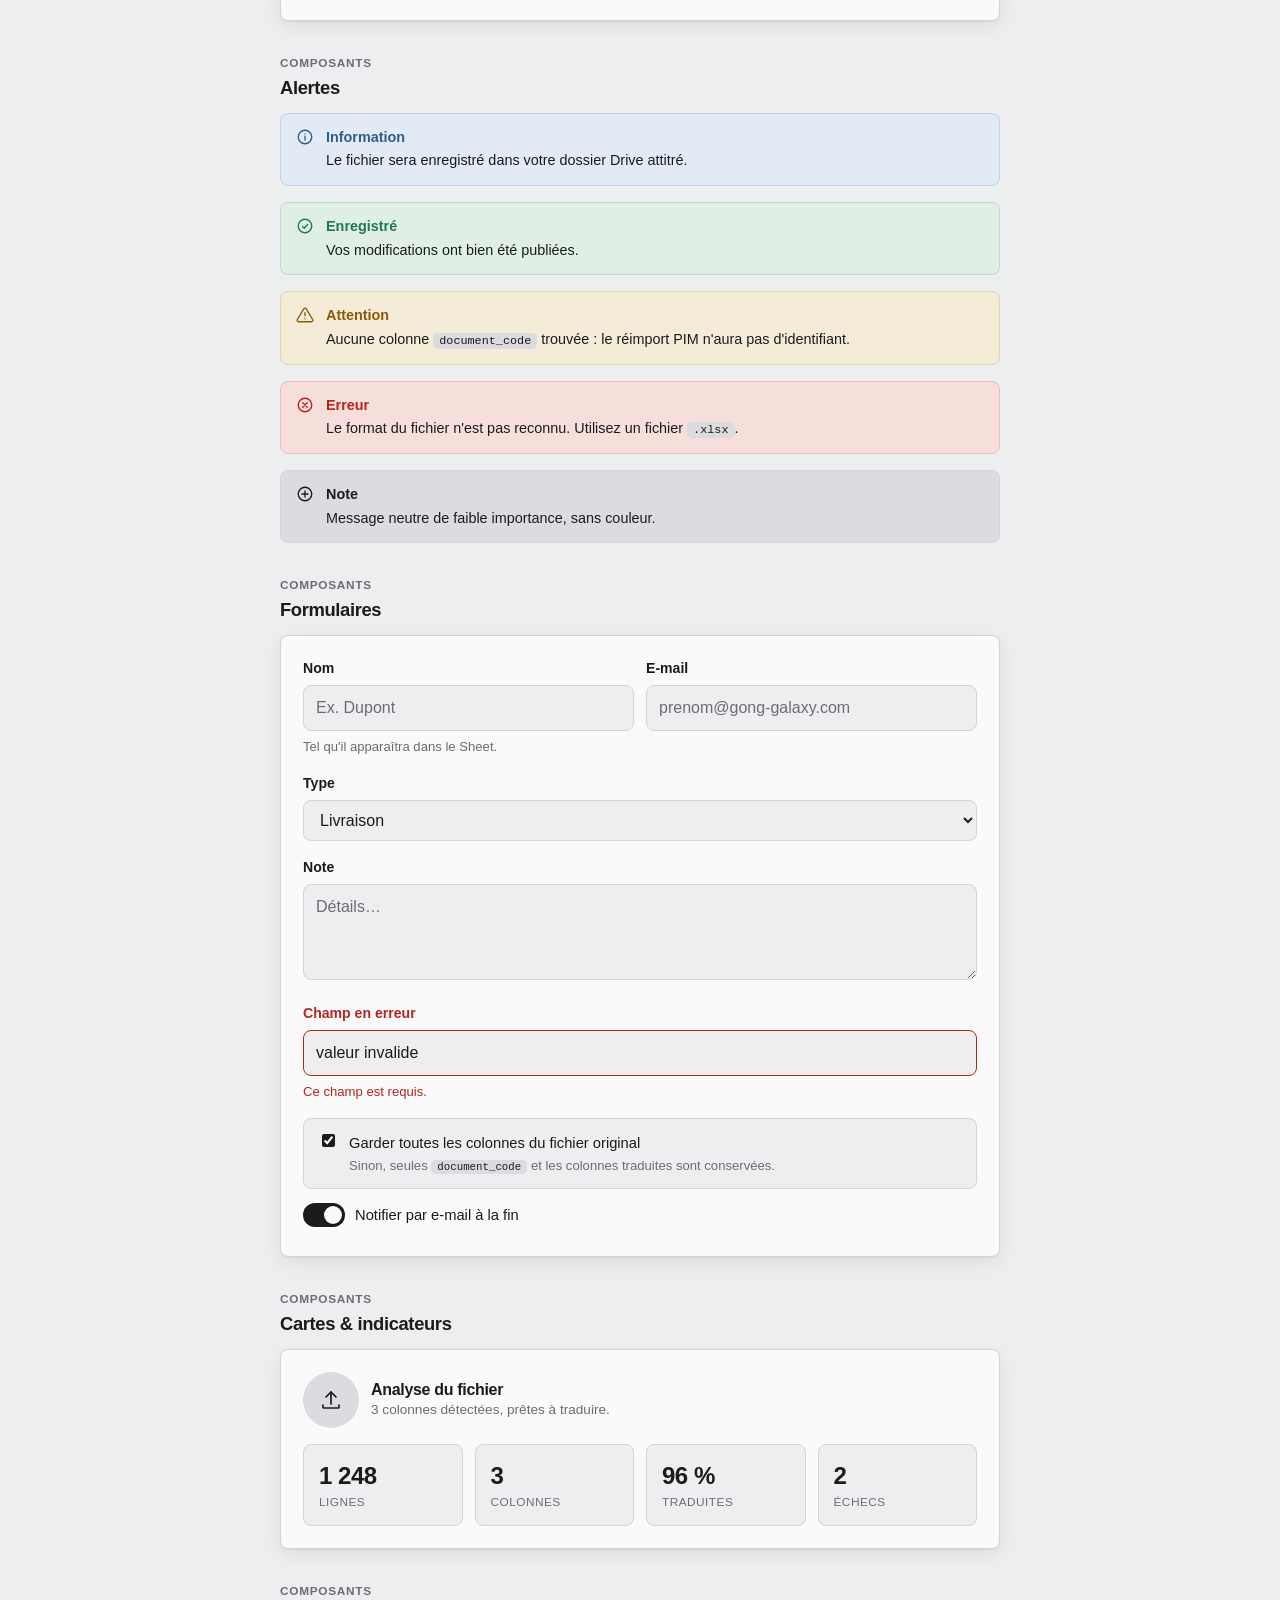
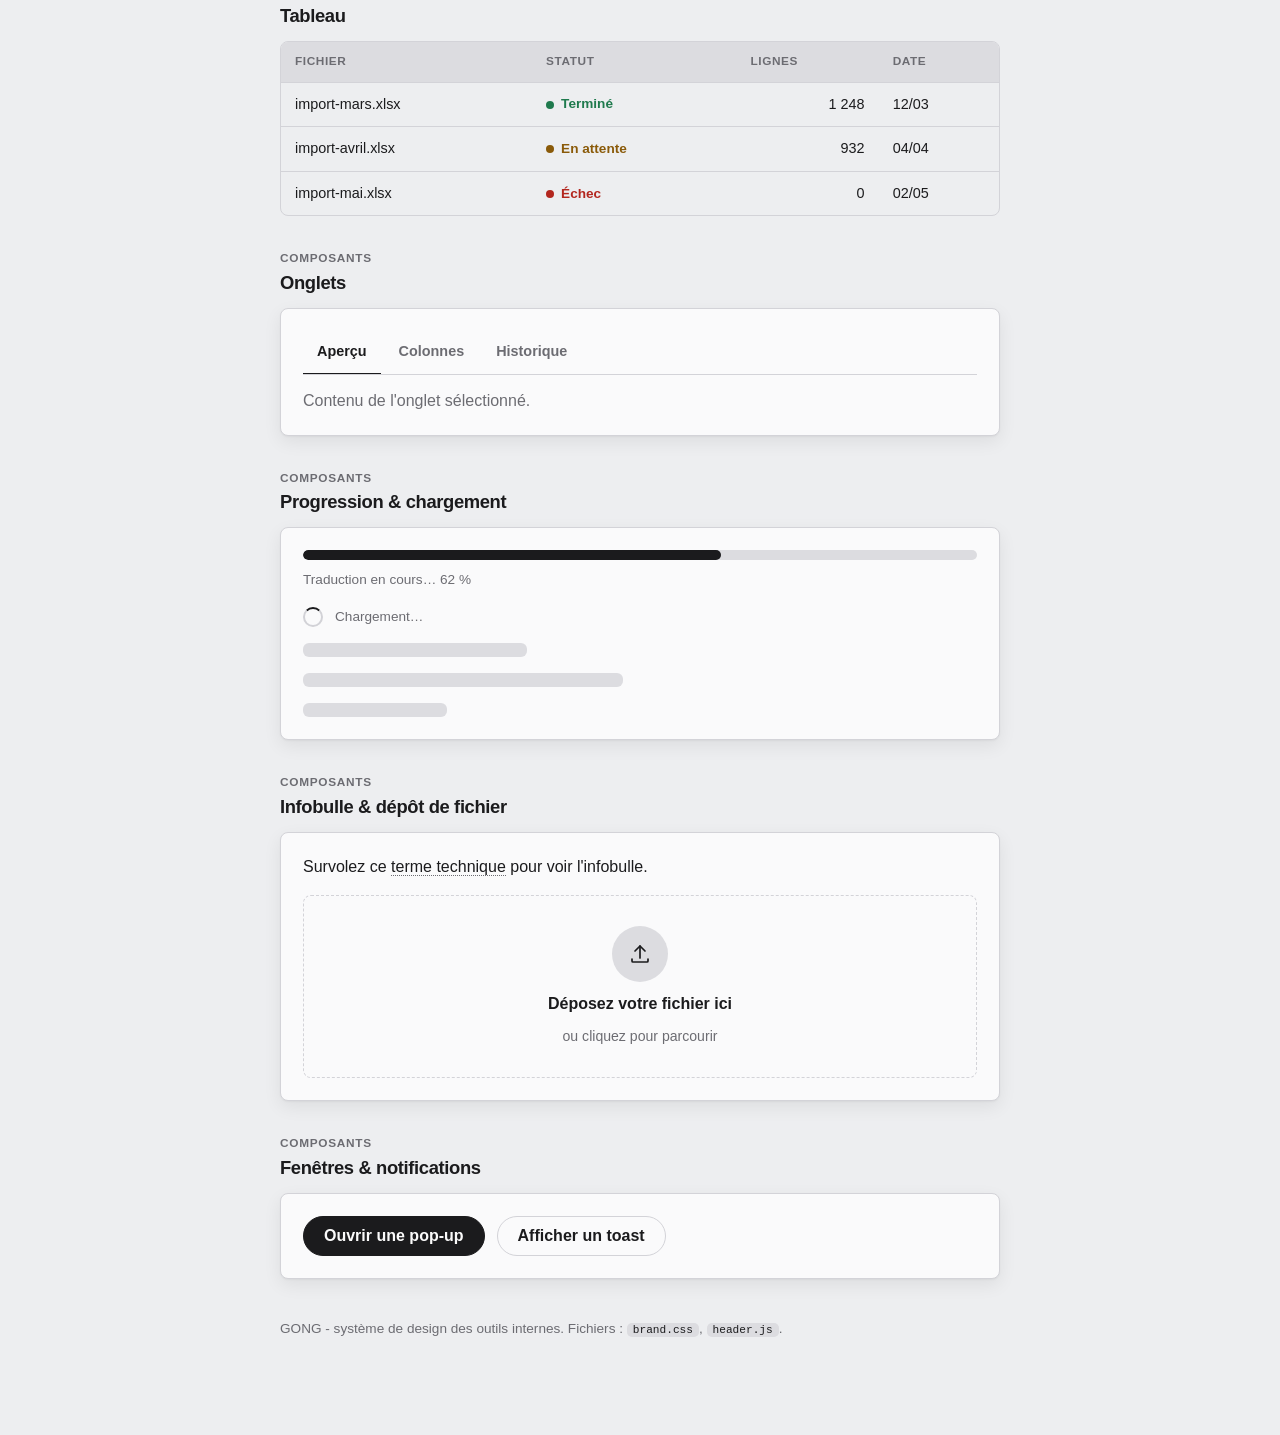
==== commit f66e7563: "feat(skeleton): page d'exemple à la charte + charte affinée Page d'exemple (Index.html/Code.js/Style" ====
--- a/design-system/showcase.html
+++ b/design-system/showcase.html
@@ -3,7 +3,7 @@
 <head>
   <meta charset="UTF-8" />
   <meta name="viewport" content="width=device-width, initial-scale=1.0" />
-  <title>Système de design — GONG</title>
+  <title>Système de design - GONG</title>
   <link rel="icon" type="image/png" href="favicon.png" />
   <link rel="stylesheet" href="brand.css" />
   <script src="header.js" defer></script>
@@ -28,8 +28,8 @@
 <body>
   <app-header app-name="Système de design"
               home-href="#"
-              user-name="Jean Dupont"
-              user-email="jean.dupont@gong-galaxy.com"></app-header>
+              user-name="John Doe"
+              user-email="john.doe@gong-galaxy.com"></app-header>
 
   <main class="container">
     <header>
@@ -282,7 +282,7 @@
     </section>
 
     <footer style="margin-top:40px;">
-      <p class="muted small">GONG — système de design des outils internes. Fichiers : <code>brand.css</code>, <code>header.js</code>.</p>
+      <p class="muted small">GONG - système de design des outils internes. Fichiers : <code>brand.css</code>, <code>header.js</code>.</p>
     </footer>
   </main>
 
